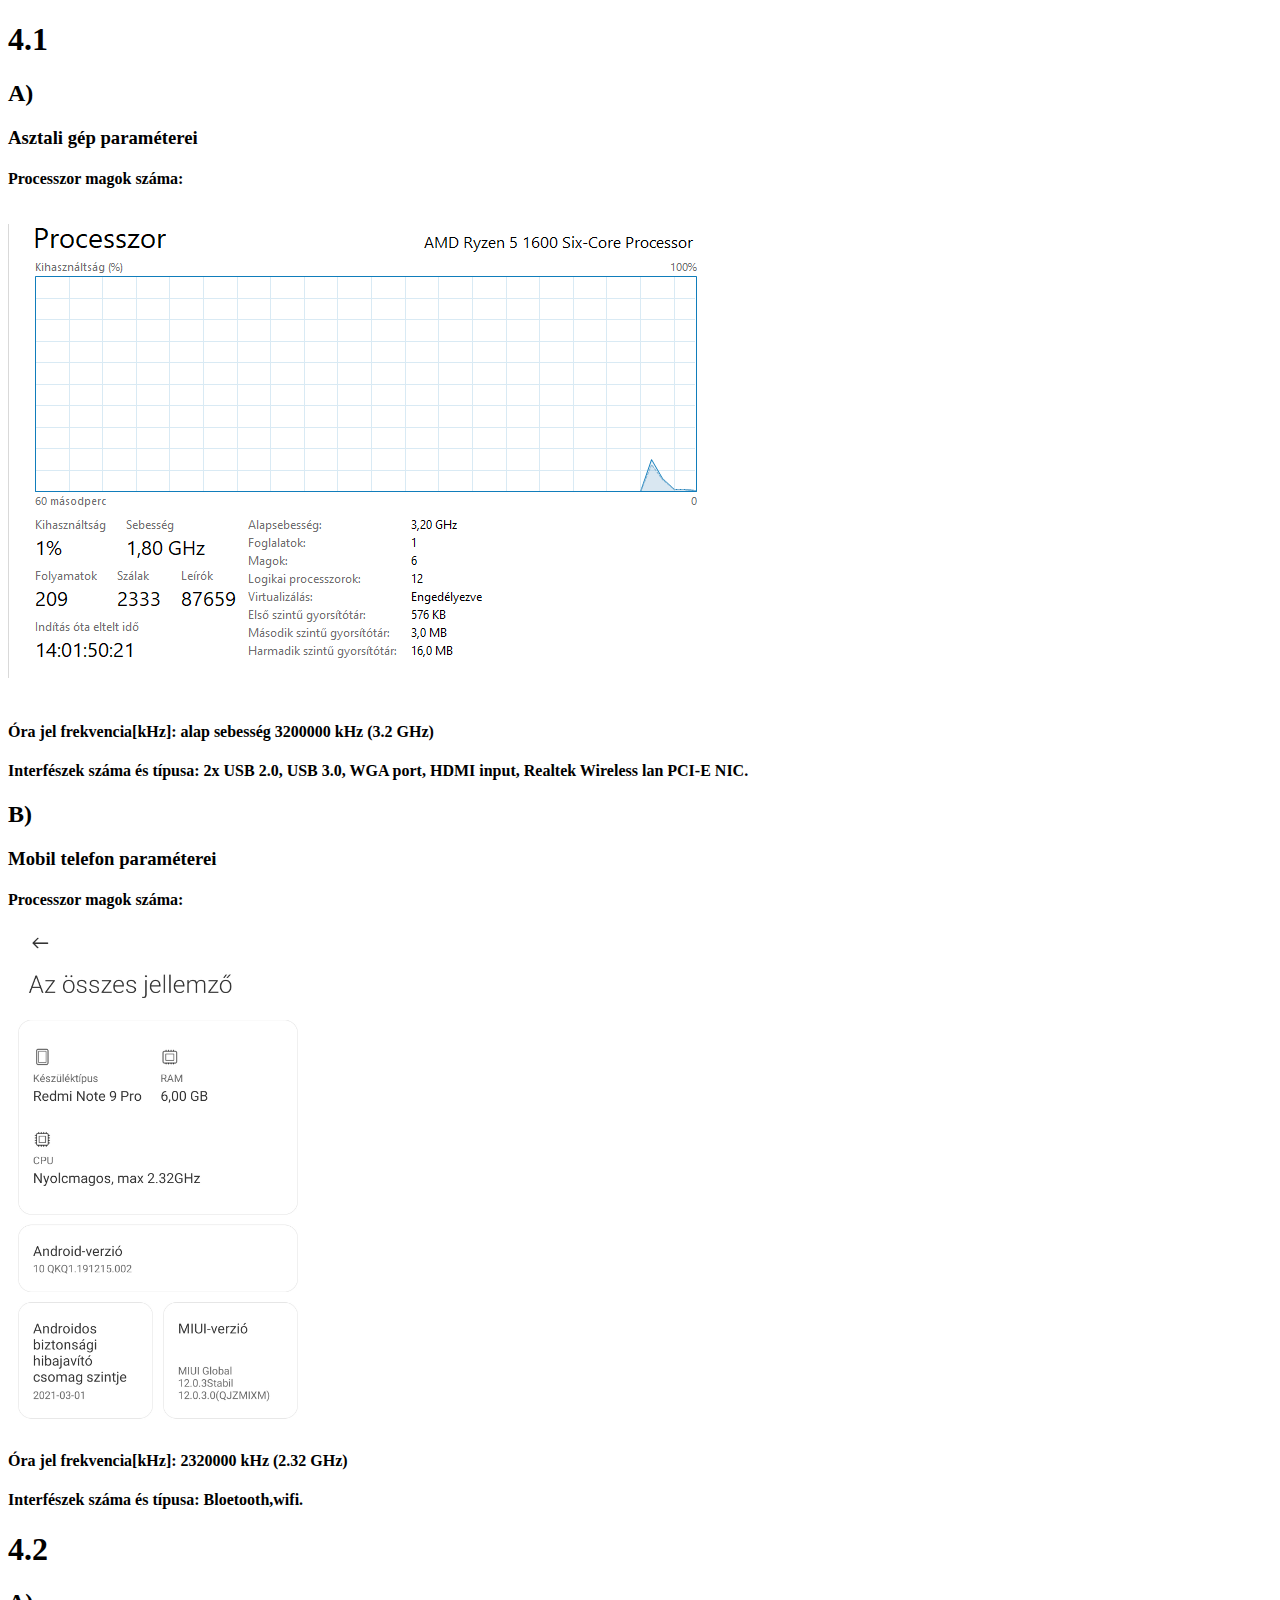
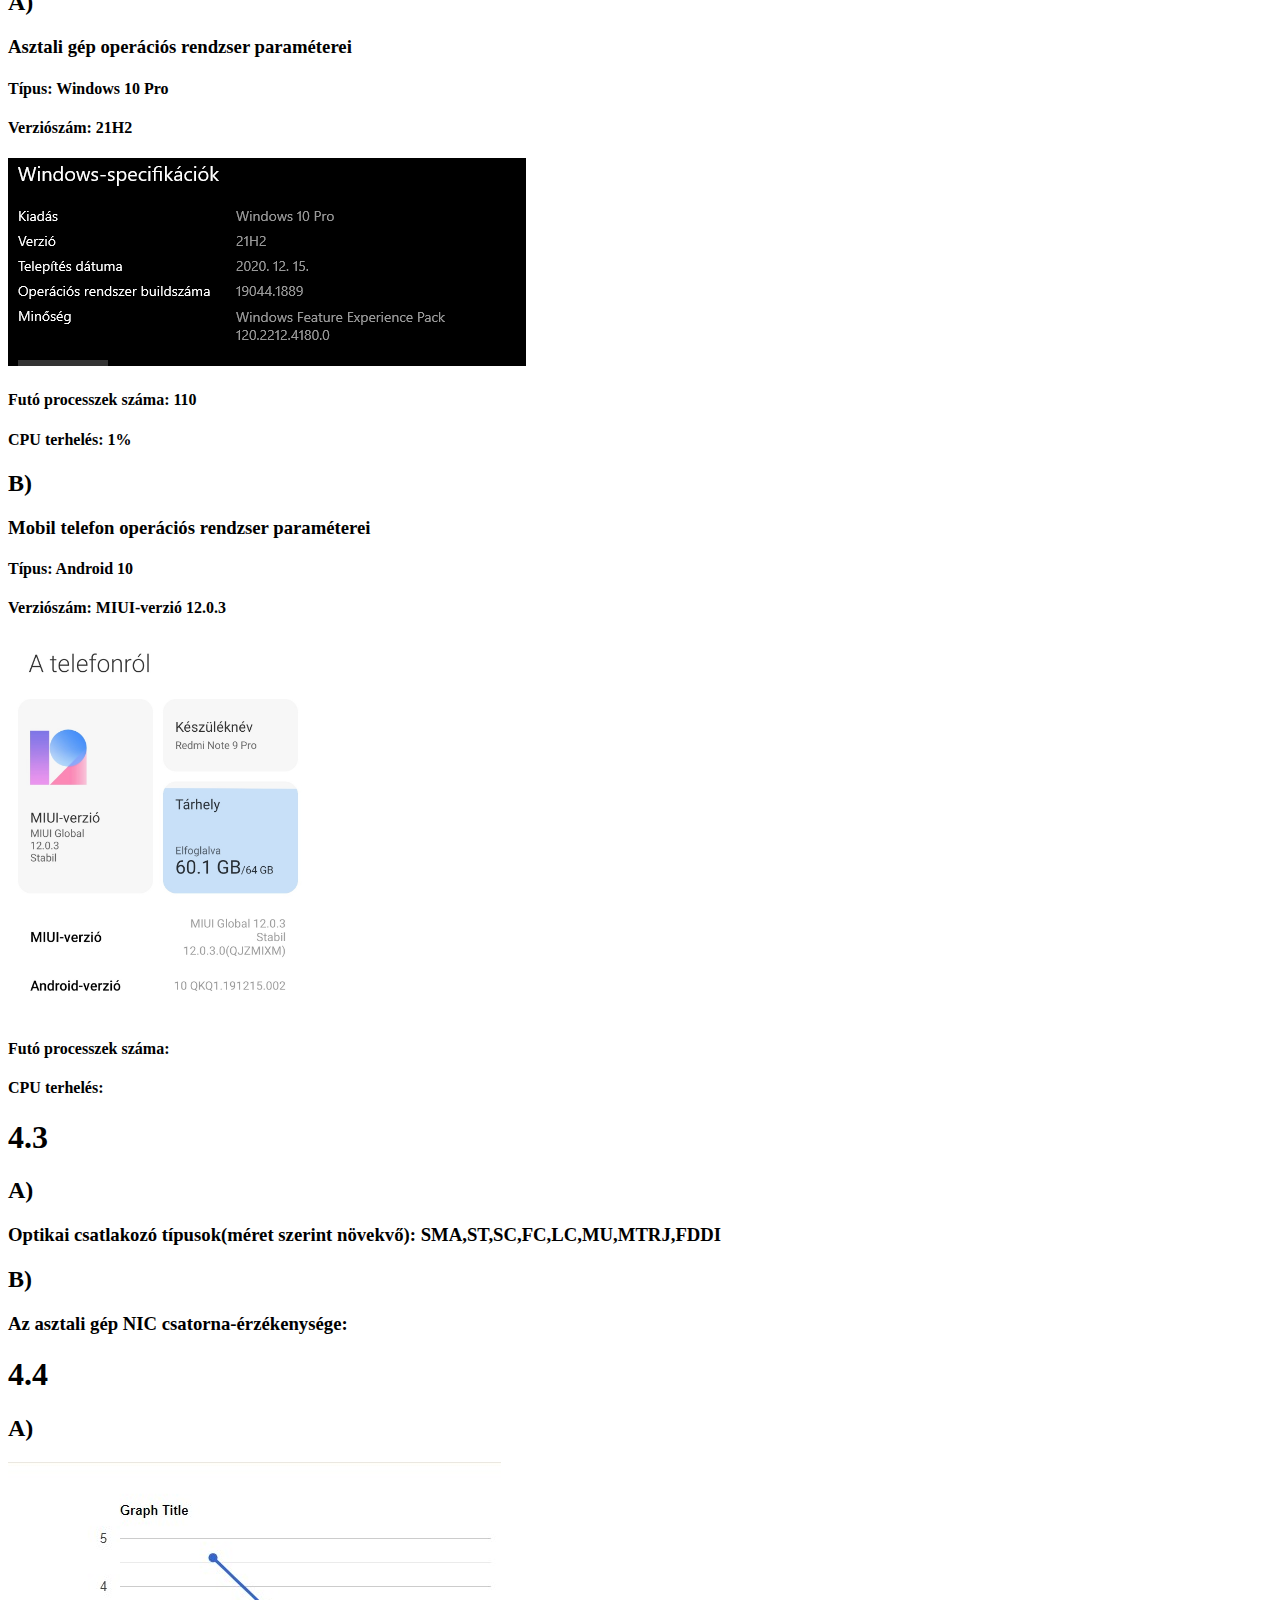
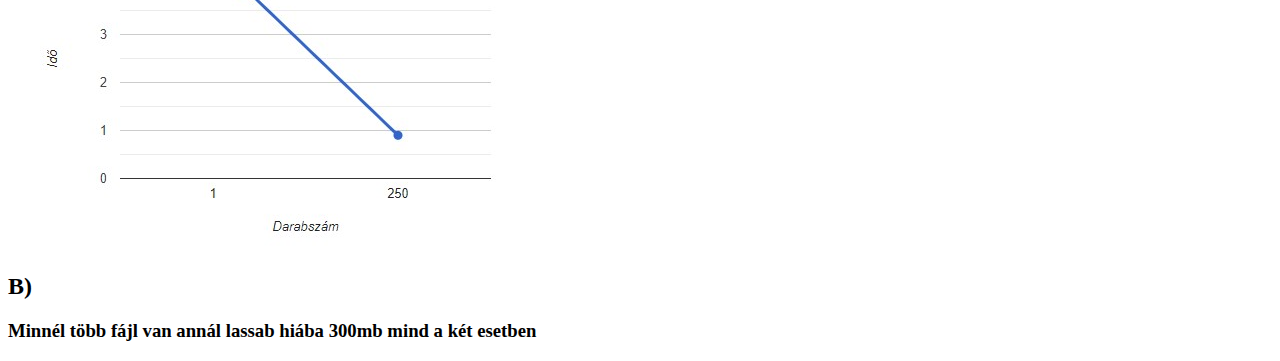
==== elso/index.html @ 62704695 "Initial commit" ====
<!DOCTYPE html>
<html lang="en">
<head>
    <meta charset="UTF-8">
    <meta http-equiv="X-UA-Compatible" content="IE=edge">
    <meta name="viewport" content="width=device-width, initial-scale=1.0">
    <link rel="stylesheet" href="index.css">
    <title>Elso ora</title>
</head>
<body>
    <div class="container">
        <div class="feladat">
            <h1>4.1</h1>
            <div class="feladata">
                <h2>A)</h2>
                <h3>Asztali gép paraméterei</h3>
                <h4>Processzor magok száma:</h4>
                <img src="./assets/cpu.png" alt="cpu">
                <h4>Óra jel frekvencia[kHz]: alap sebesség 3200000 kHz (3.2 GHz)</h4>
                <h4>Interfészek száma és típusa: 2x USB 2.0, USB 3.0, WGA port, HDMI input, Realtek Wireless lan PCI-E NIC.</h4>
            </div>
    
            <div class="feladatb">
                <h2>B)</h2>
                <h3>Mobil telefon paraméterei</h3>
                <h4>Processzor magok száma:</h4>
                <img src="./assets/phone.jpg" alt="phone" class="phone_sc">
                <h4>Óra jel frekvencia[kHz]: 2320000 kHz (2.32 GHz)</h4>
                <h4>Interfészek száma és típusa: Bloetooth,wifi.</h4>
            </div>
        </div>

        <div class="feladat">
            <h1>4.2</h1>
            <div class="faladata">
                <h2>A)</h2>
                <h3>Asztali gép operációs rendzser paraméterei</h3>
                <h4>Típus: Windows 10 Pro</h4>
                <h4>Verziószám: 21H2</h4>
                <img src="./assets/win.png" alt="">
                <h4>Futó processzek száma: 110</h4>
                <h4>CPU terhelés: 1%</h4>
            </div>

            <div class="faladatb">
                <h2>B)</h2>
                <h3>Mobil telefon operációs rendzser paraméterei</h3>
                <h4>Típus: Android 10</h4>
                <h4>Verziószám: MIUI-verzió 12.0.3</h4>
                <img src="./assets/and.jpg" alt="phone" class="phone_sc">
                <h4>Futó processzek száma: </h4>
                <h4>CPU terhelés: </h4>
            </div>
            

        </div>
        <div class="feladat">
            <h1>4.3</h1>
            <div class="feladata">    
                <h2>A)</h2>
                <h3>Optikai csatlakozó típusok(méret szerint növekvő): SMA,ST,SC,FC,LC,MU,MTRJ,FDDI</h3>
            </div>

            <div class="feladatb">
                <h2>B)</h2>
                <h3>Az asztali gép NIC csatorna-érzékenysége: </h3>
            </div>

        </div>
        <div class="feladat">
            <h1>4.4</h1>
            <div class="feladata">    
                <h2>A)</h2>
                <img src="./assets/copy.jpg" alt="">
            </div>

            <div class="feladatb">
                <h2>B)</h2>
                <h3>Minnél több fájl van annál lassab hiába 300mb mind a két esetben </h3>
            </div>
            
        </div>
        
    </div>
</body>
</html>
---- elso/index.css ----
.phone_sc{
    width: 300px;
}
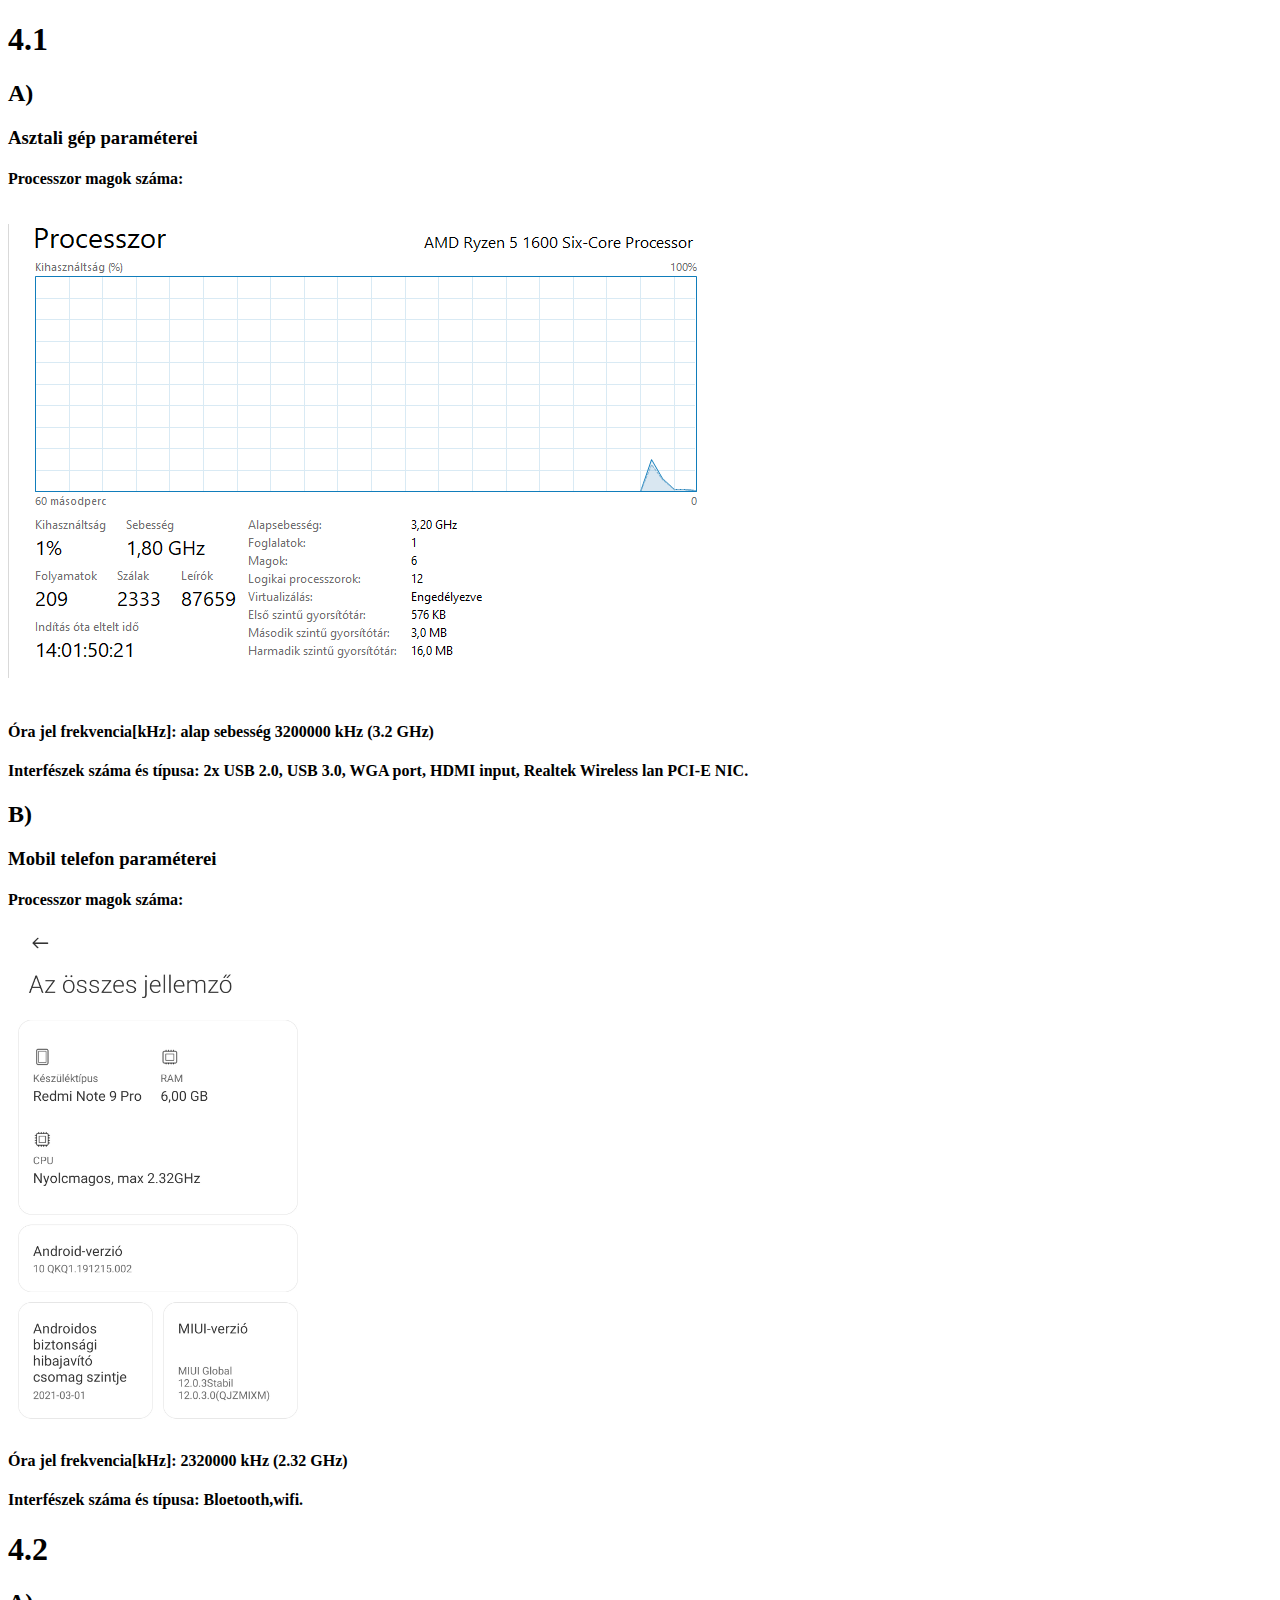
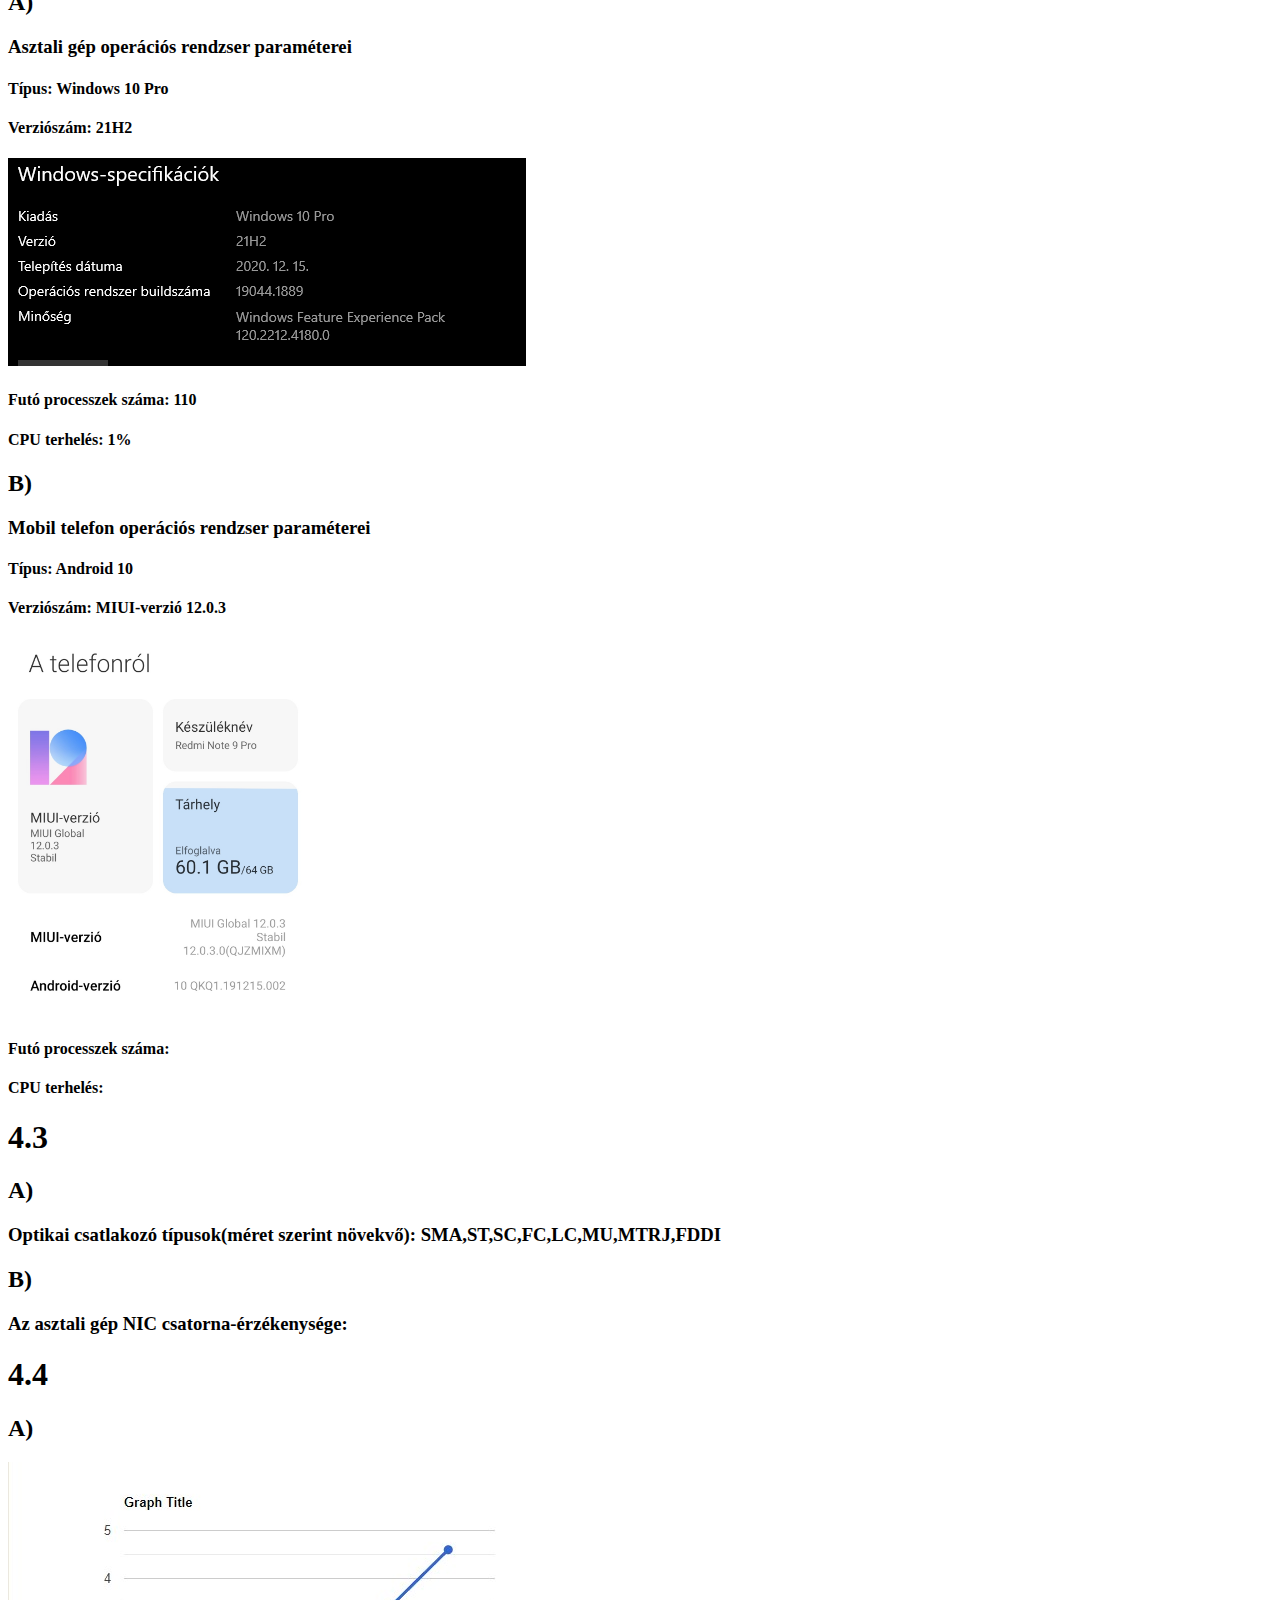
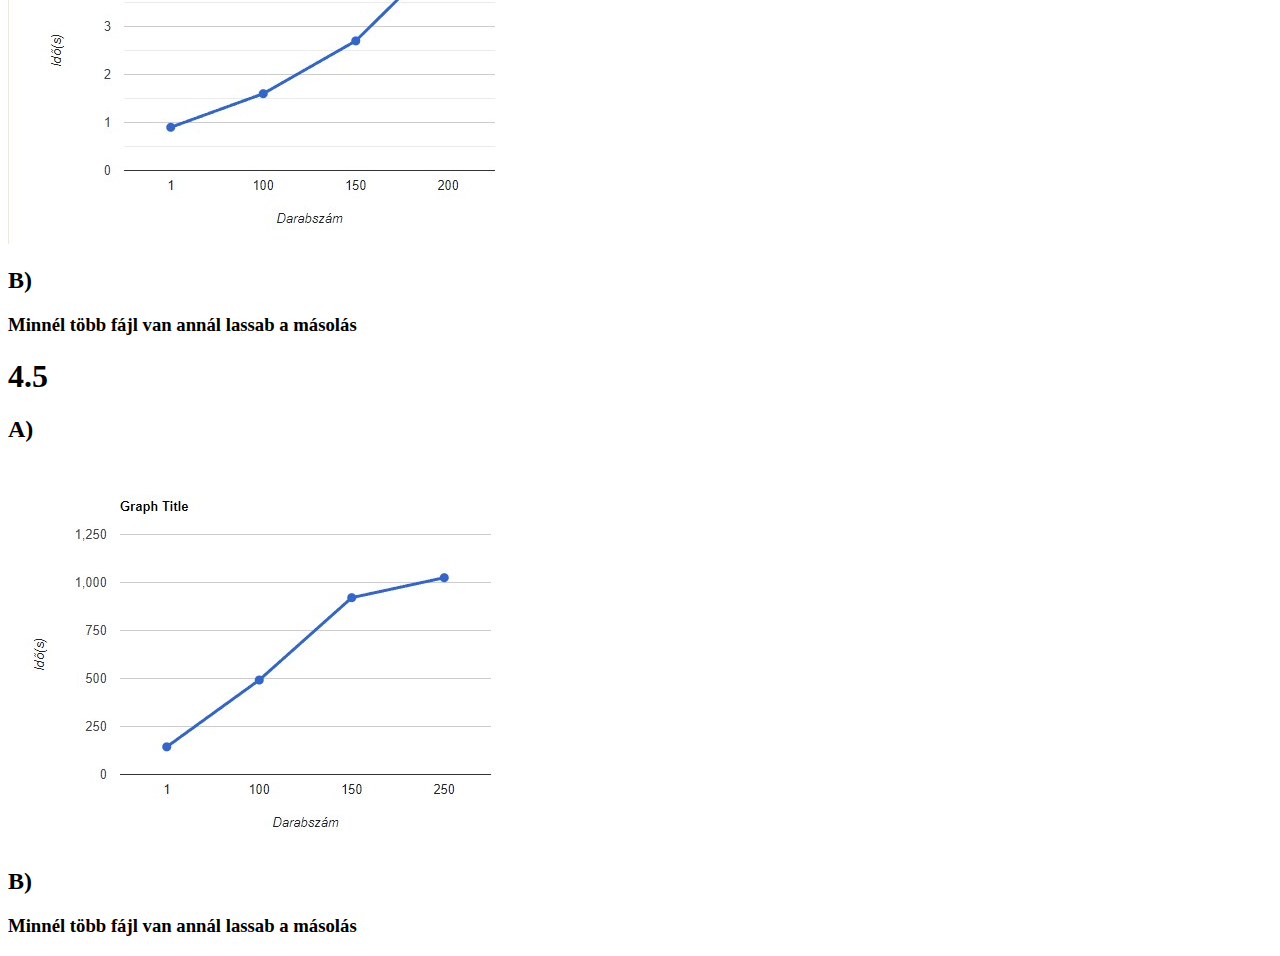
==== commit e487df05: "asd" ====
--- a/elso/index.html
+++ b/elso/index.html
@@ -76,7 +76,21 @@
 
             <div class="feladatb">
                 <h2>B)</h2>
-                <h3>Minnél több fájl van annál lassab hiába 300mb mind a két esetben </h3>
+                <h3>Minnél több fájl van annál lassab a másolás</h3>
+            </div>
+            
+        </div>
+        
+        <div class="feladat">
+            <h1>4.5</h1>
+            <div class="feladata">    
+                <h2>A)</h2>
+                <img src="./assets/copy2.jpg" alt="">
+            </div>
+
+            <div class="feladatb">
+                <h2>B)</h2>
+                <h3>Minnél több fájl van annál lassab a másolás</h3>
             </div>
             
         </div>
